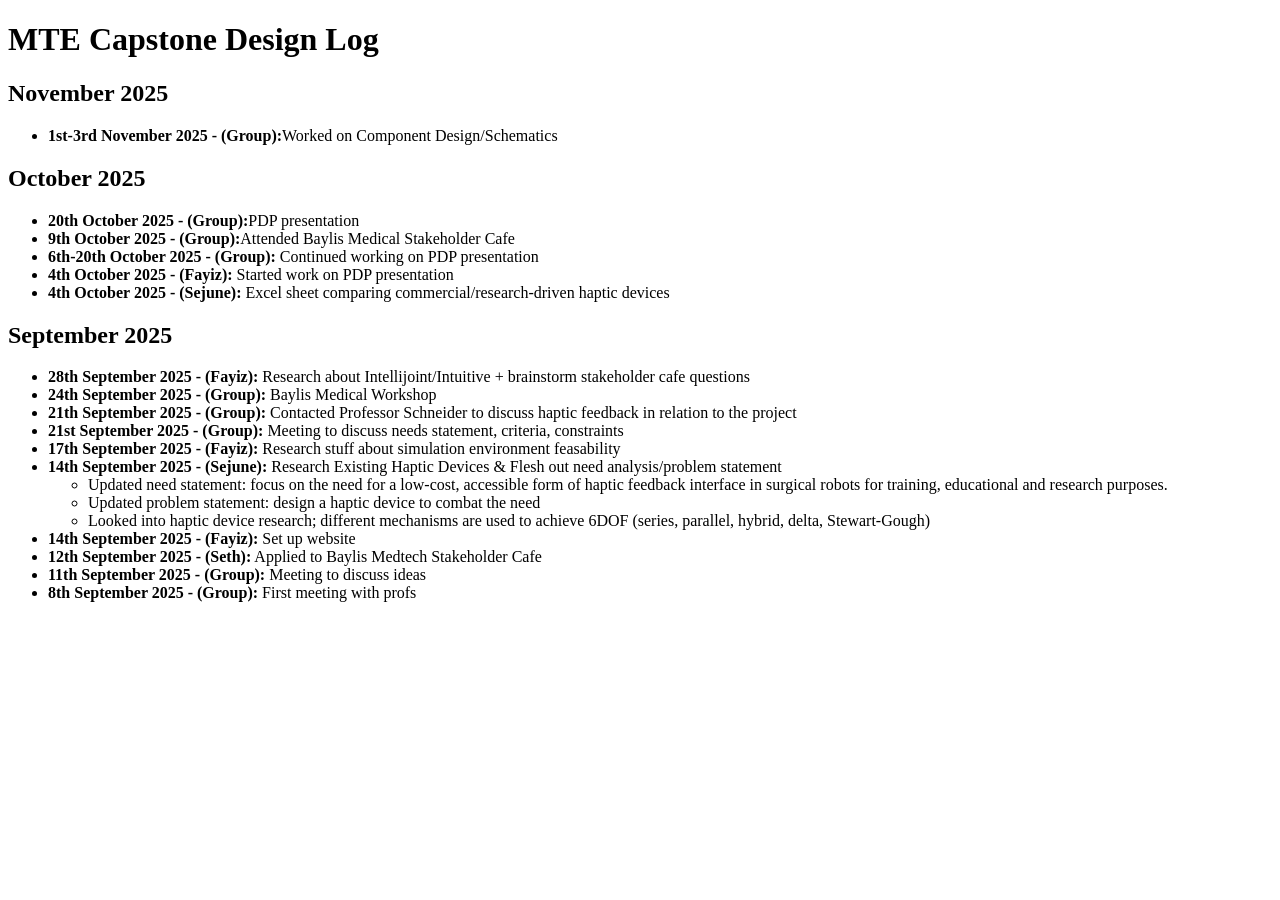
==== index.html @ 0341e767 "Update index.html" ====
<!DOCTYPE html>
<html lang="en">
<head>
    <meta charset="UTF-8">
    <meta name="viewport" content="width=device-width, initial-scale=1.0">
    <title>MTE Capstone Design Log</title>
    <link rel="stylesheet" href="style.css">
</head>
<body>
    <header>
        <h1>MTE Capstone Design Log</h1>
    </header>

    <main>
        <section class="log-entry">
            <h2> November 2025 </h2>
            <ul>
                <li><strong>1st-3rd November 2025 - (Group):</strong>Worked on Component Design/Schematics</li>
            </ul>
            <h2> October 2025 </h2>
            <ul>
                <li><strong>20th October 2025 - (Group):</strong>PDP presentation</li>
                <li><strong>9th October 2025 - (Group):</strong>Attended Baylis Medical Stakeholder Cafe</li>
                <li><strong>6th-20th October 2025 - (Group):</strong> Continued working on PDP presentation</li>
                <li><strong>4th October 2025 - (Fayiz):</strong> Started work on PDP presentation</li>
                <li><strong>4th October 2025 - (Sejune):</strong> Excel sheet comparing commercial/research-driven haptic devices</li>
            </ul>
            <h2>September 2025</h2>
            <ul>
                <li><strong>28th September 2025 - (Fayiz):</strong> Research about Intellijoint/Intuitive + brainstorm stakeholder cafe questions</li>
                <li><strong>24th September 2025 - (Group):</strong> Baylis Medical Workshop</li> 
                <li><strong>21th September 2025 - (Group):</strong> Contacted Professor Schneider to discuss haptic feedback in relation to the project</li>
                <li><strong>21st September 2025 - (Group):</strong> Meeting to discuss needs statement, criteria, constraints</li>
                <li><strong>17th September 2025 - (Fayiz):</strong> Research stuff about simulation environment feasability</li>
                <li><strong>14th September 2025 - (Sejune):</strong> Research Existing Haptic Devices & Flesh out need analysis/problem statement
                 <ul>
                    <li>Updated need statement: focus on the need for a low-cost, accessible form of haptic feedback interface in surgical robots for training, educational and research purposes.</li>
                    <li>Updated problem statement: design a haptic device to combat the need</li>
                    <li>Looked into haptic device research; different mechanisms are used to achieve 6DOF (series, parallel, hybrid, delta, Stewart-Gough)</li>
                  </ul>
                </li>
                <li><strong>14th September 2025 - (Fayiz):</strong> Set up website</li>
                <li><strong>12th September 2025 - (Seth):</strong> Applied to Baylis Medtech Stakeholder Cafe</li>
                <li><strong>11th September 2025 - (Group):</strong> Meeting to discuss ideas</li>
                <li><strong>8th September 2025 - (Group):</strong> First meeting with profs</li>
            </ul>
        </section>
    </main>
</body>
</html>
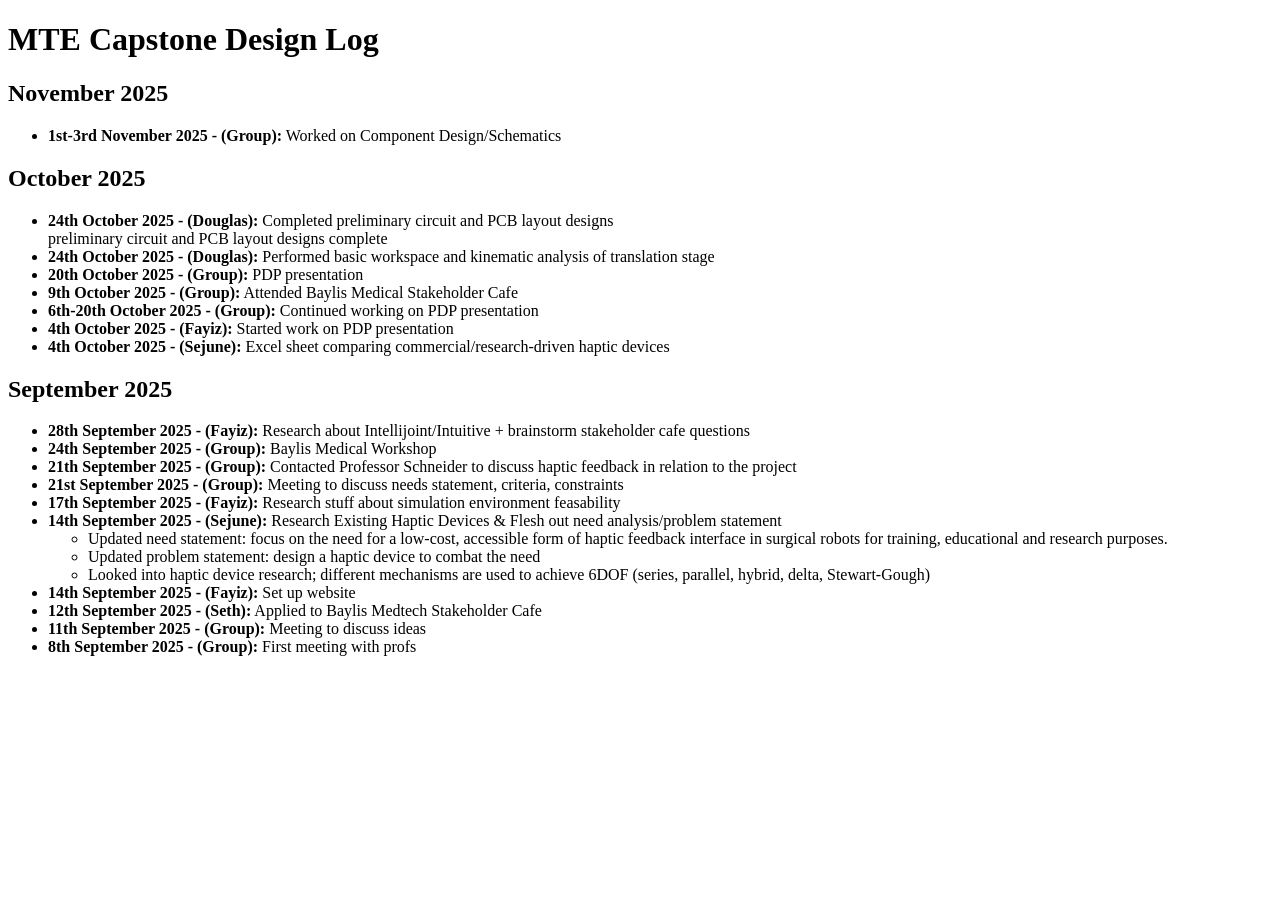
==== commit fec72b06: "Update index.html" ====
--- a/index.html
+++ b/index.html
@@ -15,12 +15,16 @@
         <section class="log-entry">
             <h2> November 2025 </h2>
             <ul>
-                <li><strong>1st-3rd November 2025 - (Group):</strong>Worked on Component Design/Schematics</li>
+                <li><strong>1st-3rd November 2025 - (Group):</strong> Worked on Component Design/Schematics</li>
             </ul>
             <h2> October 2025 </h2>
             <ul>
-                <li><strong>20th October 2025 - (Group):</strong>PDP presentation</li>
-                <li><strong>9th October 2025 - (Group):</strong>Attended Baylis Medical Stakeholder Cafe</li>
+                <li><strong>24th October 2025 - (Douglas):</strong> Completed preliminary circuit and PCB layout designs</li>
+
+                preliminary circuit and PCB layout designs complete
+                <li><strong>24th October 2025 - (Douglas):</strong> Performed basic workspace and kinematic analysis of translation stage</li>
+                <li><strong>20th October 2025 - (Group):</strong> PDP presentation</li>
+                <li><strong>9th October 2025 - (Group):</strong> Attended Baylis Medical Stakeholder Cafe</li>
                 <li><strong>6th-20th October 2025 - (Group):</strong> Continued working on PDP presentation</li>
                 <li><strong>4th October 2025 - (Fayiz):</strong> Started work on PDP presentation</li>
                 <li><strong>4th October 2025 - (Sejune):</strong> Excel sheet comparing commercial/research-driven haptic devices</li>
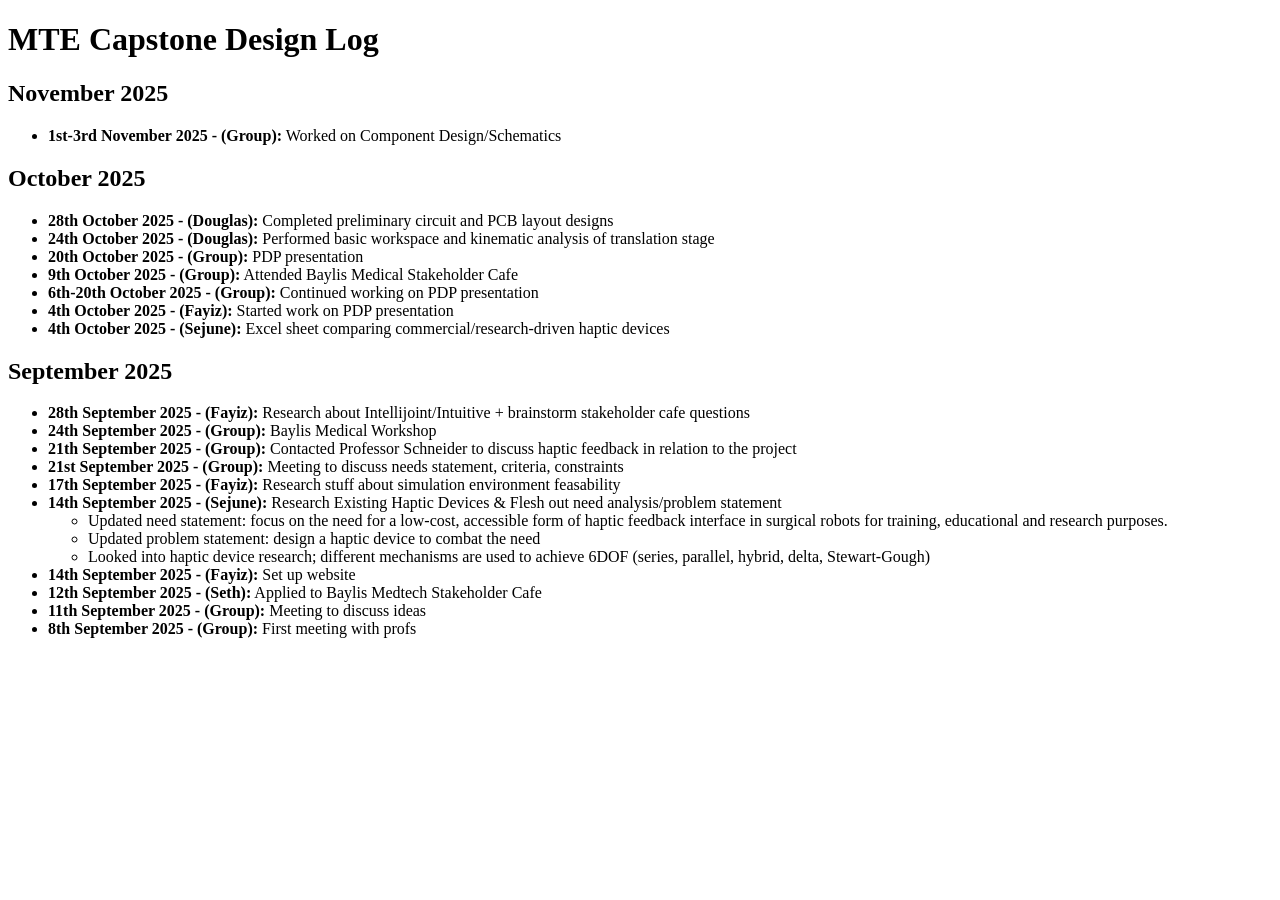
==== commit fdcdf15e: "Update index.html" ====
--- a/index.html
+++ b/index.html
@@ -19,9 +19,7 @@
             </ul>
             <h2> October 2025 </h2>
             <ul>
-                <li><strong>24th October 2025 - (Douglas):</strong> Completed preliminary circuit and PCB layout designs</li>
-
-                preliminary circuit and PCB layout designs complete
+                <li><strong>28th October 2025 - (Douglas):</strong> Completed preliminary circuit and PCB layout designs</li>
                 <li><strong>24th October 2025 - (Douglas):</strong> Performed basic workspace and kinematic analysis of translation stage</li>
                 <li><strong>20th October 2025 - (Group):</strong> PDP presentation</li>
                 <li><strong>9th October 2025 - (Group):</strong> Attended Baylis Medical Stakeholder Cafe</li>
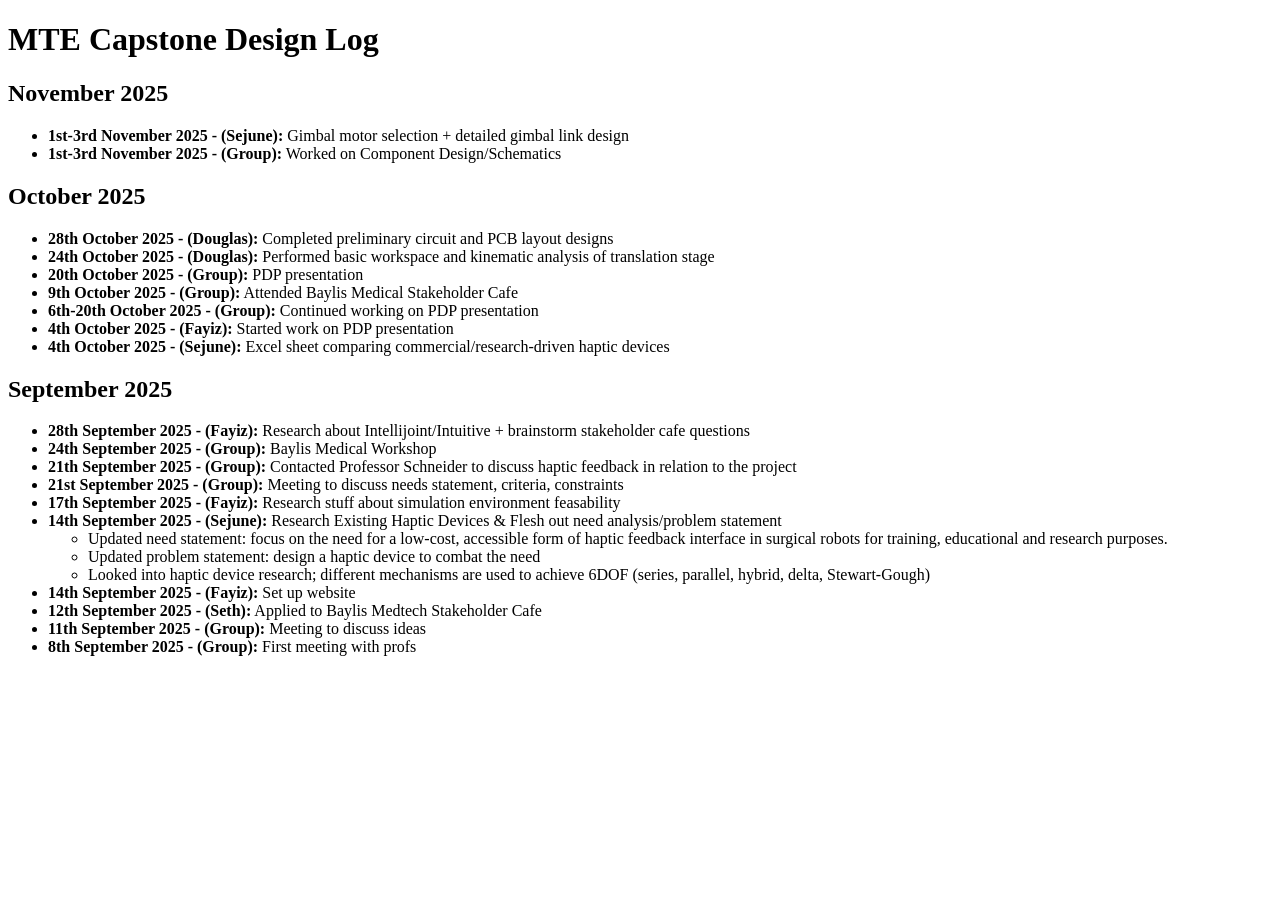
==== commit ee1099da: "Add log entry for November 2025 activities" ====
--- a/index.html
+++ b/index.html
@@ -15,6 +15,7 @@
         <section class="log-entry">
             <h2> November 2025 </h2>
             <ul>
+                <li><strong>1st-3rd November 2025 - (Sejune):</strong> Gimbal motor selection + detailed gimbal link design</li>
                 <li><strong>1st-3rd November 2025 - (Group):</strong> Worked on Component Design/Schematics</li>
             </ul>
             <h2> October 2025 </h2>
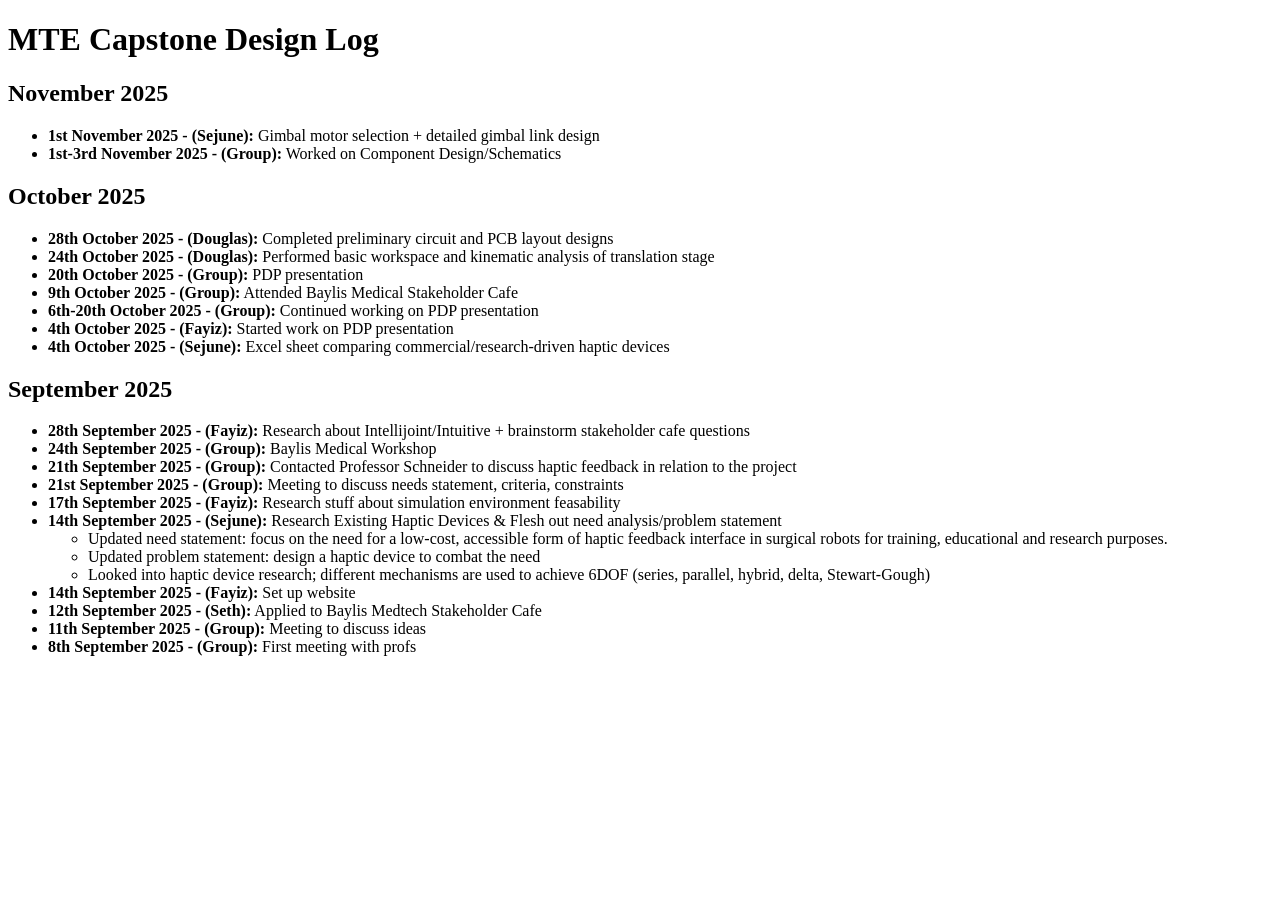
==== commit 35a8bcc6: "Fix date format in log entry for November 2025" ====
--- a/index.html
+++ b/index.html
@@ -15,7 +15,7 @@
         <section class="log-entry">
             <h2> November 2025 </h2>
             <ul>
-                <li><strong>1st-3rd November 2025 - (Sejune):</strong> Gimbal motor selection + detailed gimbal link design</li>
+                <li><strong>1st November 2025 - (Sejune):</strong> Gimbal motor selection + detailed gimbal link design</li>
                 <li><strong>1st-3rd November 2025 - (Group):</strong> Worked on Component Design/Schematics</li>
             </ul>
             <h2> October 2025 </h2>
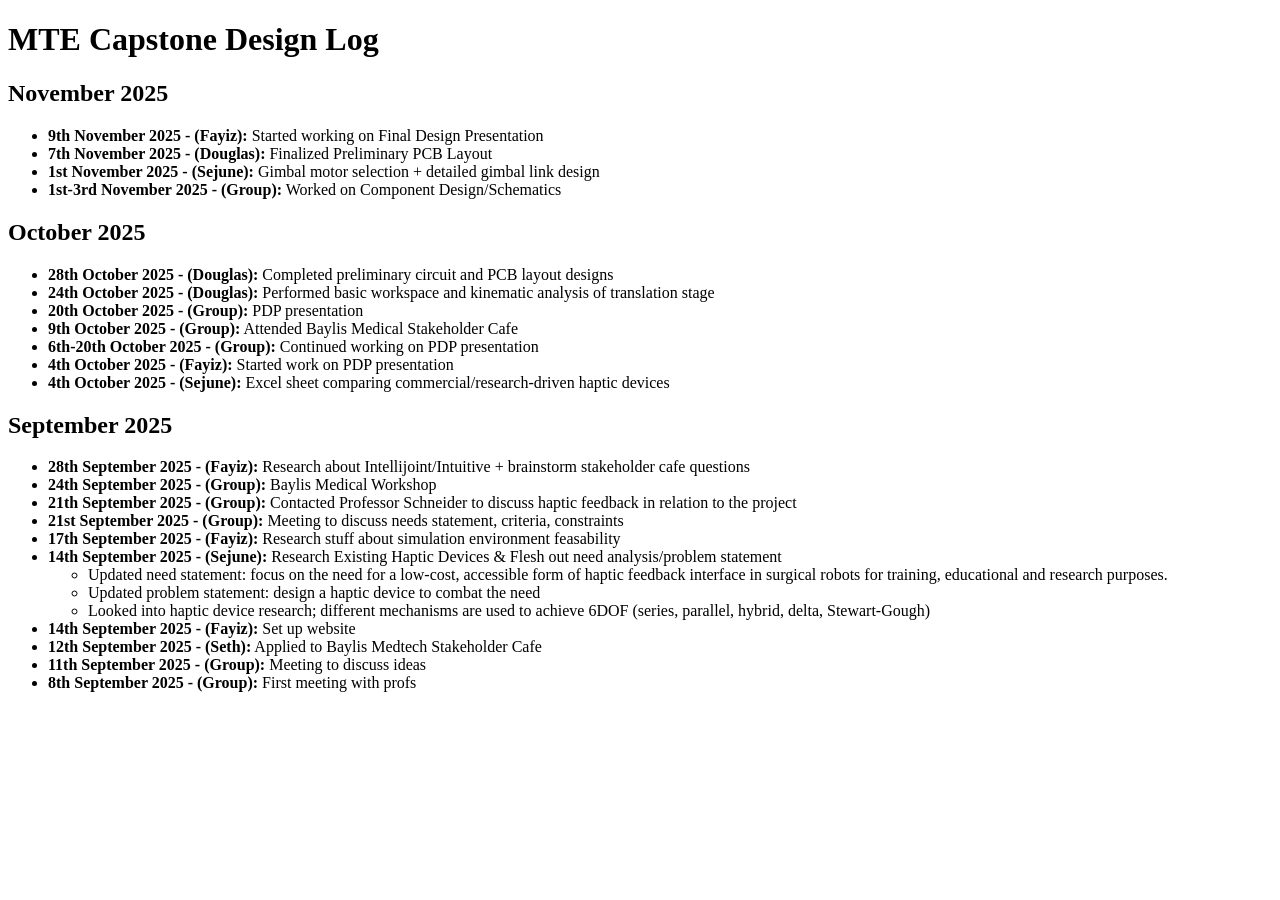
==== commit 0b502fbd: "Update index.html" ====
--- a/index.html
+++ b/index.html
@@ -15,6 +15,8 @@
         <section class="log-entry">
             <h2> November 2025 </h2>
             <ul>
+                <li><strong>9th November 2025 - (Fayiz):</strong> Started working on Final Design Presentation</li>
+                <li><strong>7th November 2025 - (Douglas):</strong> Finalized Preliminary PCB Layout</li>
                 <li><strong>1st November 2025 - (Sejune):</strong> Gimbal motor selection + detailed gimbal link design</li>
                 <li><strong>1st-3rd November 2025 - (Group):</strong> Worked on Component Design/Schematics</li>
             </ul>
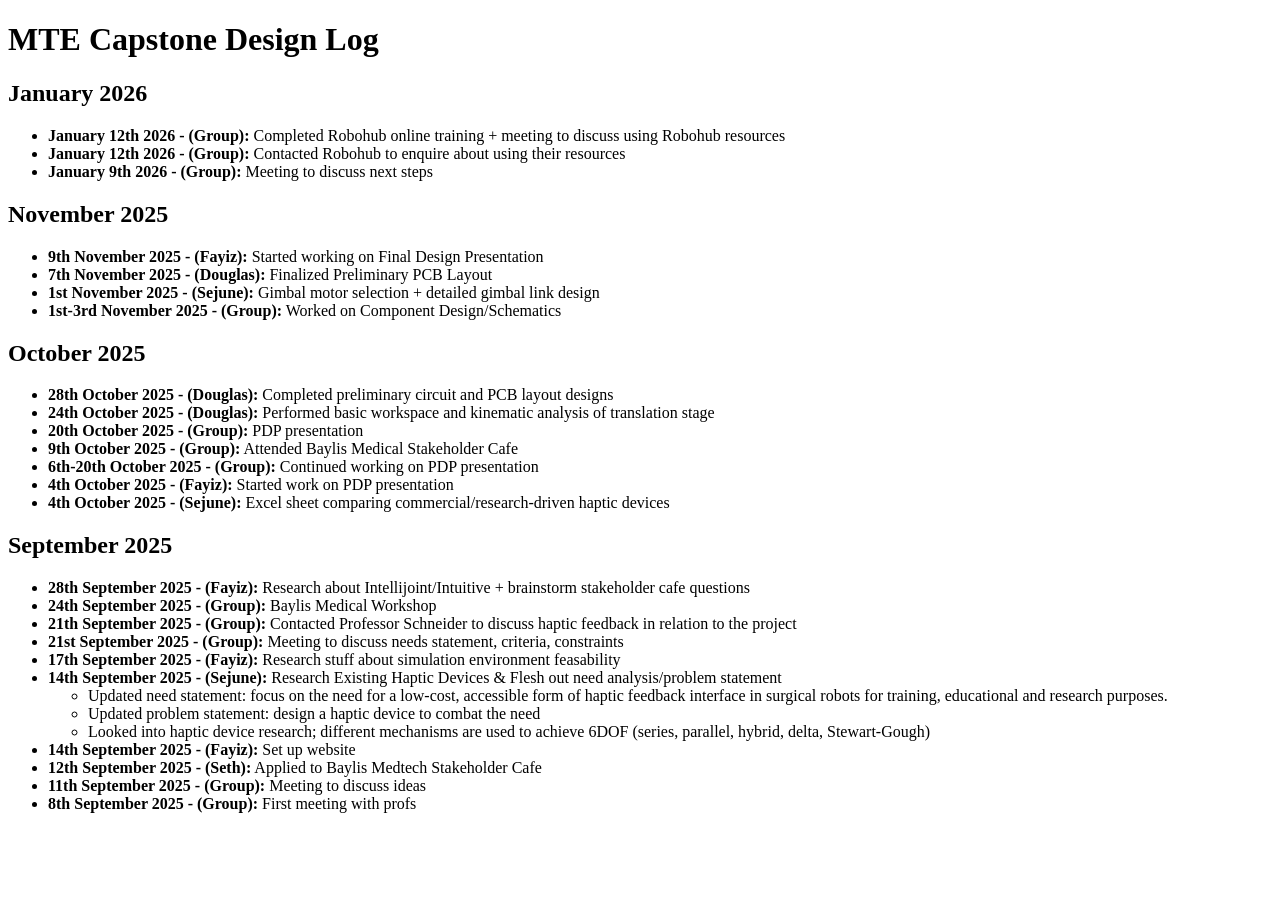
==== commit f7b51cf8: "Update index.html" ====
--- a/index.html
+++ b/index.html
@@ -13,6 +13,13 @@
 
     <main>
         <section class="log-entry">
+            <h2> January 2026 </h2>
+            <ul>
+                <li><strong>January 12th 2026 - (Group):</strong> Completed Robohub online training + meeting to discuss using Robohub resources</li>
+                <li><strong>January 12th 2026 - (Group):</strong> Contacted Robohub to enquire about using their resources</li>
+                <li><strong>January 9th 2026 - (Group):</strong> Meeting to discuss next steps</li>
+            </ul>
+            
             <h2> November 2025 </h2>
             <ul>
                 <li><strong>9th November 2025 - (Fayiz):</strong> Started working on Final Design Presentation</li>
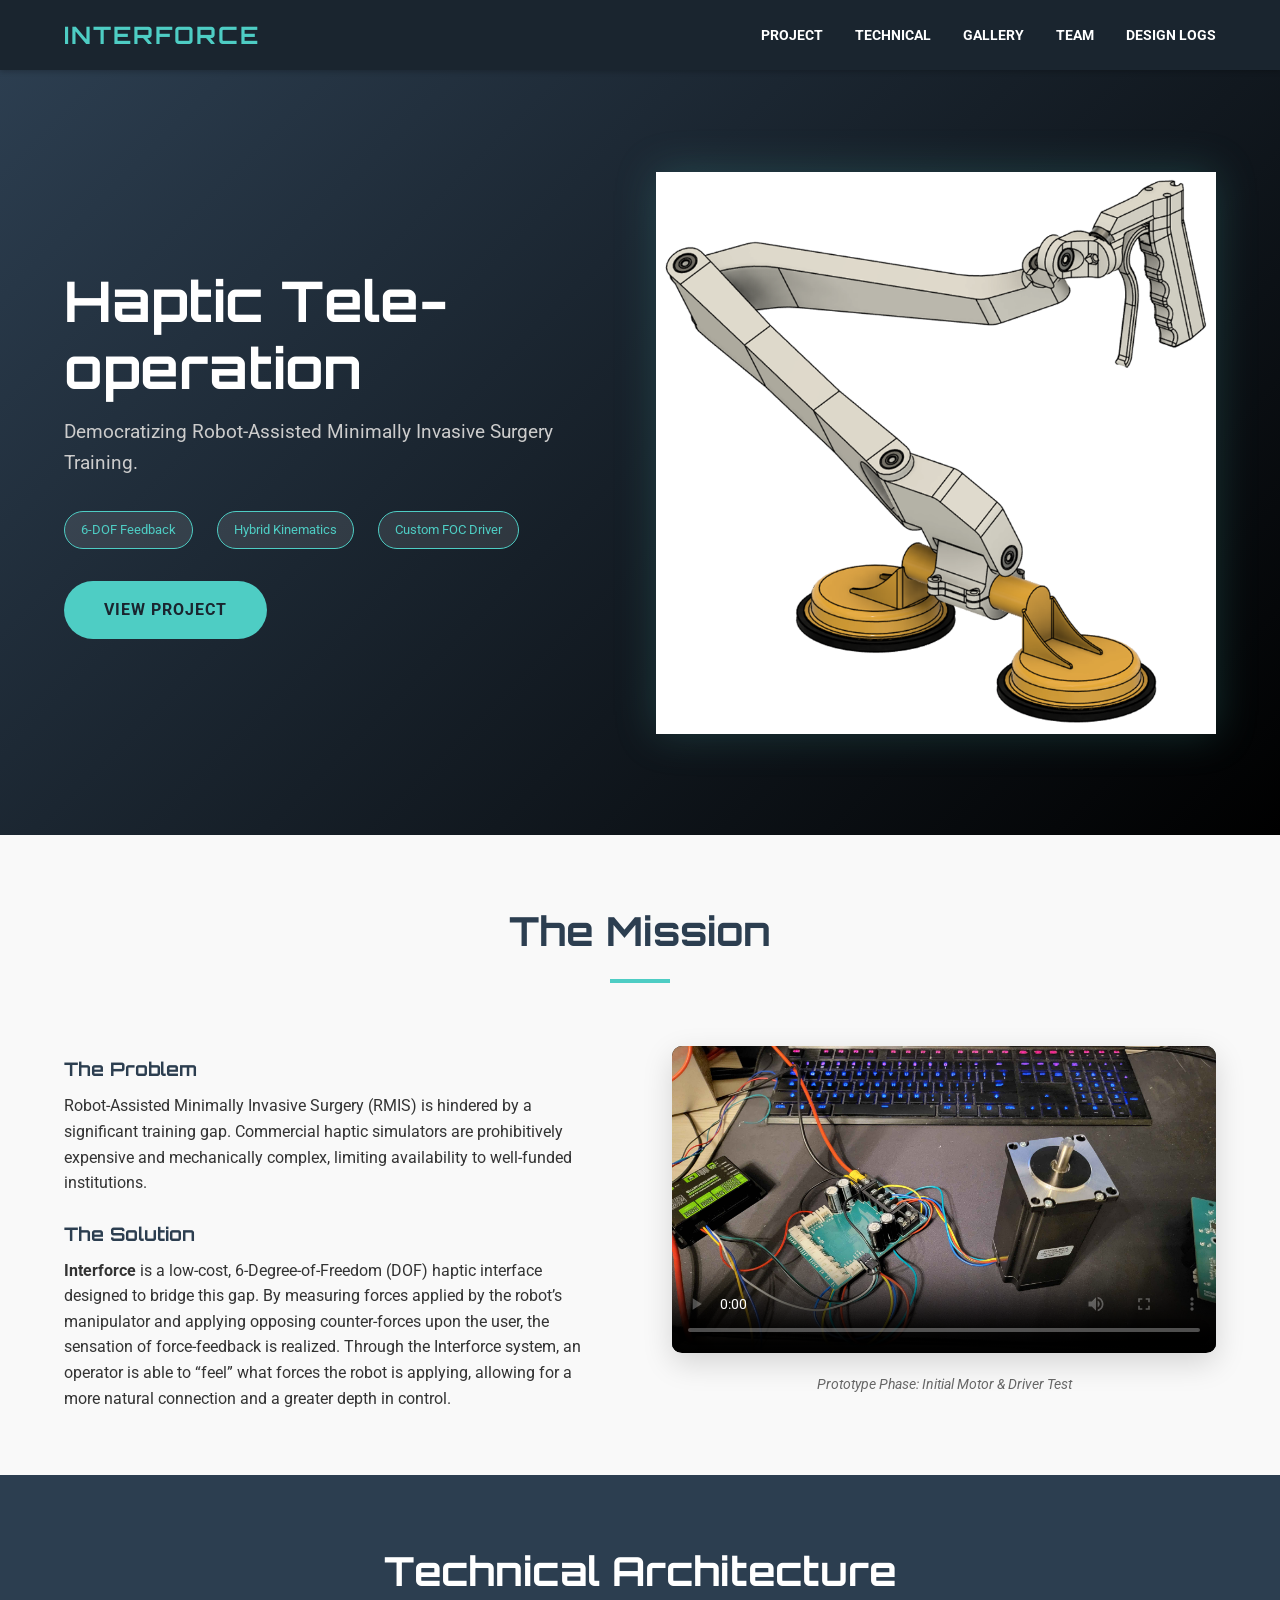
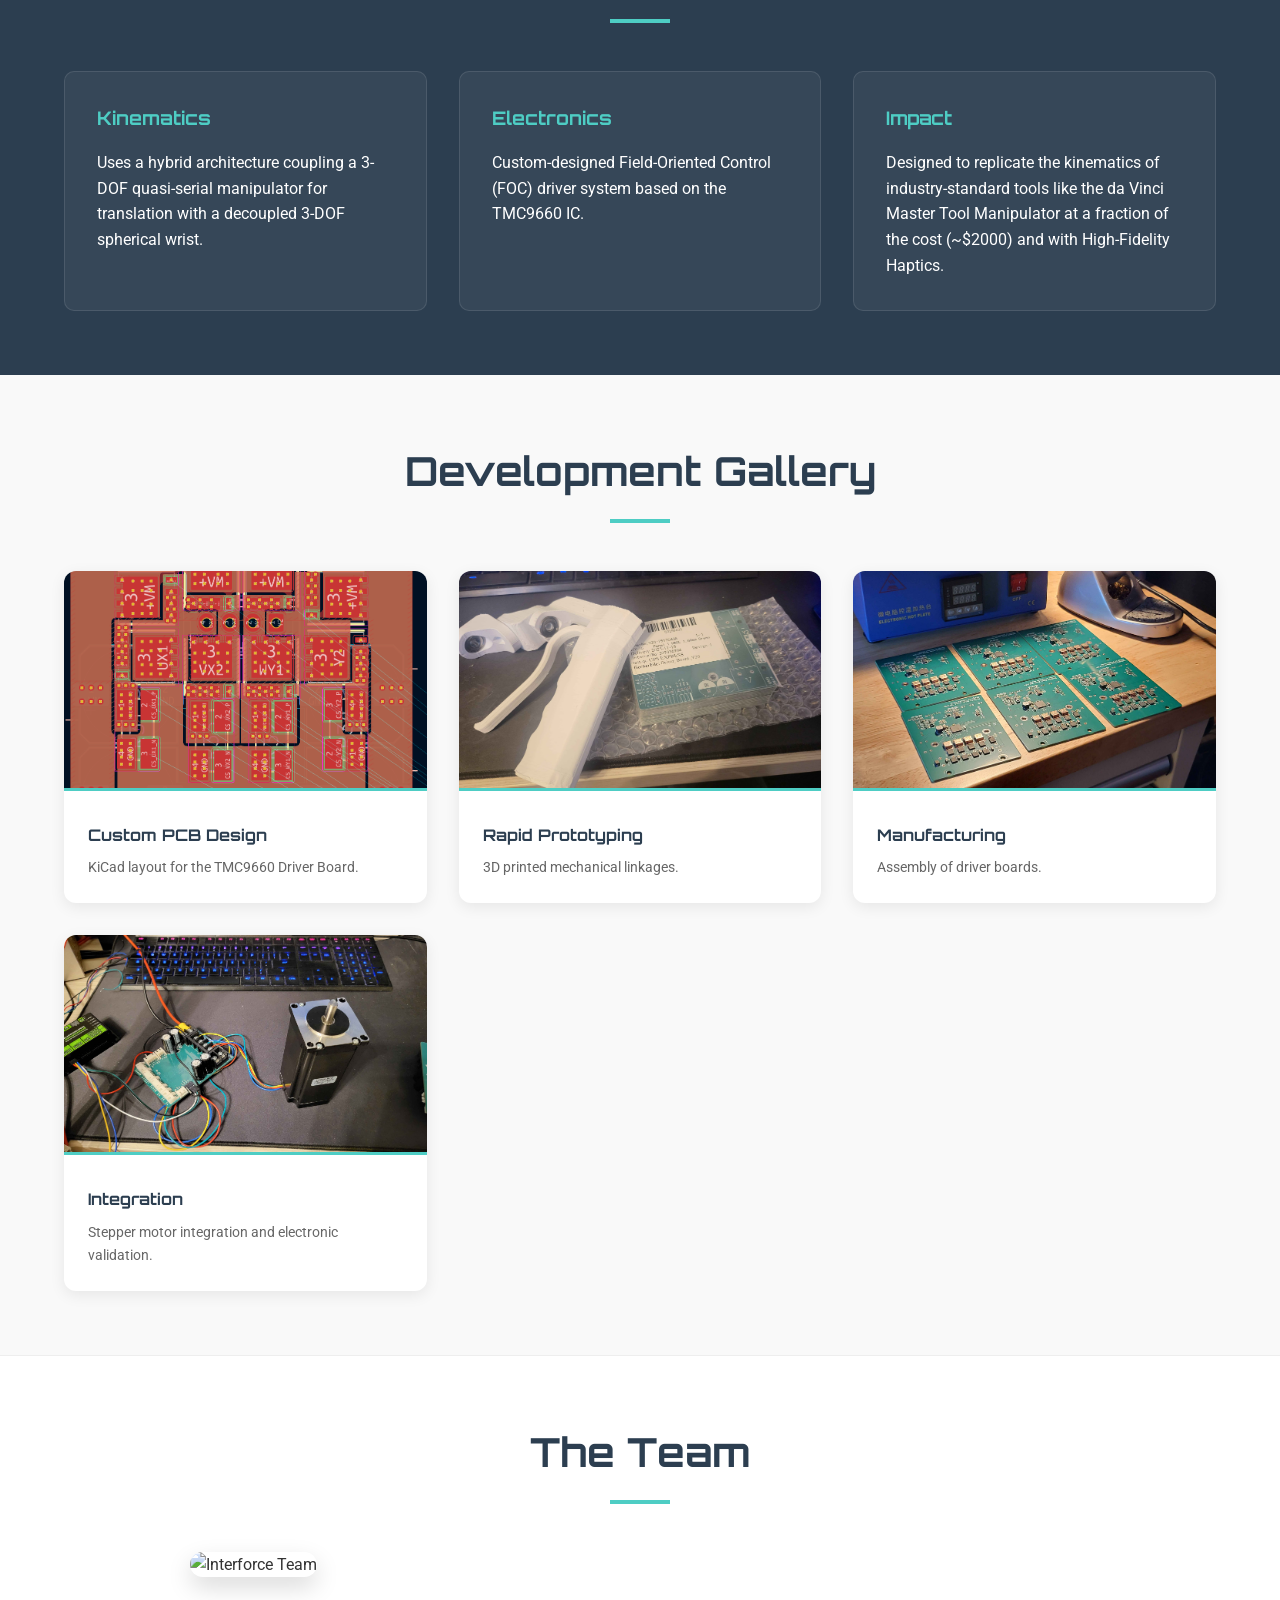
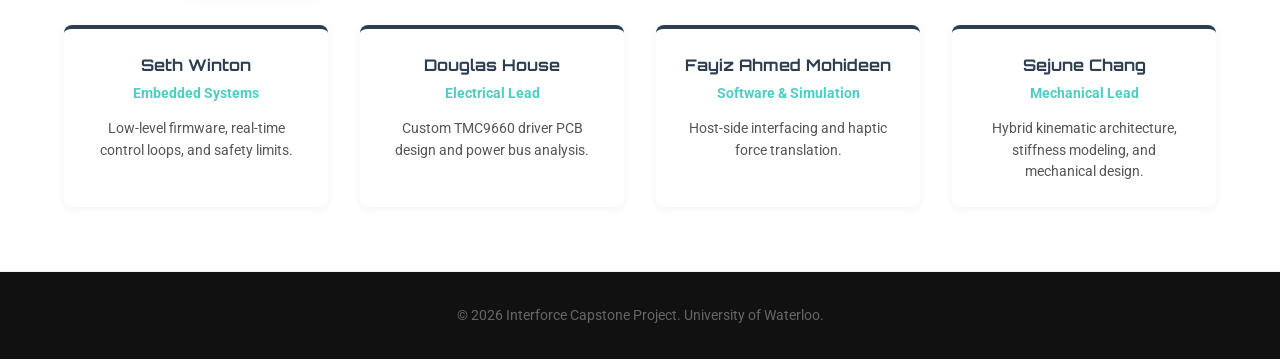
==== commit 1a8d5d53: "website revamp" ====
--- a/index.html
+++ b/index.html
@@ -3,60 +3,164 @@
 <head>
     <meta charset="UTF-8">
     <meta name="viewport" content="width=device-width, initial-scale=1.0">
-    <title>MTE Capstone Design Log</title>
+    <title>Interforce | MTE Capstone</title>
     <link rel="stylesheet" href="style.css">
+    <link href="https://fonts.googleapis.com/css2?family=Roboto:wght@300;400;700&family=Orbitron:wght@500;700&display=swap" rel="stylesheet">
 </head>
 <body>
-    <header>
-        <h1>MTE Capstone Design Log</h1>
+
+    <nav>
+        <div class="logo">INTERFORCE</div>
+        <ul class="nav-links">
+            <li><a href="#about" class="active">Project</a></li>
+            <li><a href="#specs">Technical</a></li>
+            <li><a href="#gallery">Gallery</a></li>
+            <li><a href="#team">Team</a></li>
+            <li><a href="logs.html" class="highlight-link">Design Logs</a></li>
+        </ul>
+    </nav>
+
+    <header id="hero">
+        <div class="hero-content">
+            <h1>Haptic Tele-operation</h1>
+            <p>Democratizing Robot-Assisted Minimally Invasive Surgery Training.</p>
+            <div class="hero-stats">
+                <span>6-DOF Feedback</span>
+                <span>Hybrid Kinematics</span>
+                <span>Custom FOC Driver</span>
+            </div>
+            <a href="#about" class="btn">View Project</a>
+        </div>
+        <div class="hero-image">
+            <img src="images/model.png" alt="Interforce CAD Model">
+        </div>
     </header>
 
-    <main>
-        <section class="log-entry">
-            <h2> January 2026 </h2>
-            <ul>
-                <li><strong>January 12th 2026 - (Group):</strong> Completed Robohub online training + meeting to discuss using Robohub resources</li>
-                <li><strong>January 12th 2026 - (Group):</strong> Contacted Robohub to enquire about using their resources</li>
-                <li><strong>January 9th 2026 - (Group):</strong> Meeting to discuss next steps</li>
-            </ul>
-            
-            <h2> November 2025 </h2>
-            <ul>
-                <li><strong>9th November 2025 - (Fayiz):</strong> Started working on Final Design Presentation</li>
-                <li><strong>7th November 2025 - (Douglas):</strong> Finalized Preliminary PCB Layout</li>
-                <li><strong>1st November 2025 - (Sejune):</strong> Gimbal motor selection + detailed gimbal link design</li>
-                <li><strong>1st-3rd November 2025 - (Group):</strong> Worked on Component Design/Schematics</li>
-            </ul>
-            <h2> October 2025 </h2>
-            <ul>
-                <li><strong>28th October 2025 - (Douglas):</strong> Completed preliminary circuit and PCB layout designs</li>
-                <li><strong>24th October 2025 - (Douglas):</strong> Performed basic workspace and kinematic analysis of translation stage</li>
-                <li><strong>20th October 2025 - (Group):</strong> PDP presentation</li>
-                <li><strong>9th October 2025 - (Group):</strong> Attended Baylis Medical Stakeholder Cafe</li>
-                <li><strong>6th-20th October 2025 - (Group):</strong> Continued working on PDP presentation</li>
-                <li><strong>4th October 2025 - (Fayiz):</strong> Started work on PDP presentation</li>
-                <li><strong>4th October 2025 - (Sejune):</strong> Excel sheet comparing commercial/research-driven haptic devices</li>
-            </ul>
-            <h2>September 2025</h2>
-            <ul>
-                <li><strong>28th September 2025 - (Fayiz):</strong> Research about Intellijoint/Intuitive + brainstorm stakeholder cafe questions</li>
-                <li><strong>24th September 2025 - (Group):</strong> Baylis Medical Workshop</li> 
-                <li><strong>21th September 2025 - (Group):</strong> Contacted Professor Schneider to discuss haptic feedback in relation to the project</li>
-                <li><strong>21st September 2025 - (Group):</strong> Meeting to discuss needs statement, criteria, constraints</li>
-                <li><strong>17th September 2025 - (Fayiz):</strong> Research stuff about simulation environment feasability</li>
-                <li><strong>14th September 2025 - (Sejune):</strong> Research Existing Haptic Devices & Flesh out need analysis/problem statement
-                 <ul>
-                    <li>Updated need statement: focus on the need for a low-cost, accessible form of haptic feedback interface in surgical robots for training, educational and research purposes.</li>
-                    <li>Updated problem statement: design a haptic device to combat the need</li>
-                    <li>Looked into haptic device research; different mechanisms are used to achieve 6DOF (series, parallel, hybrid, delta, Stewart-Gough)</li>
-                  </ul>
-                </li>
-                <li><strong>14th September 2025 - (Fayiz):</strong> Set up website</li>
-                <li><strong>12th September 2025 - (Seth):</strong> Applied to Baylis Medtech Stakeholder Cafe</li>
-                <li><strong>11th September 2025 - (Group):</strong> Meeting to discuss ideas</li>
-                <li><strong>8th September 2025 - (Group):</strong> First meeting with profs</li>
-            </ul>
-        </section>
-    </main>
+    <section id="about" class="container">
+        <div class="section-header">
+            <h2>The Mission</h2>
+            <div class="divider"></div>
+        </div>
+        <div class="about-grid">
+            <div class="text-block">
+                <h3>The Problem</h3>
+                <p>
+                    Robot-Assisted Minimally Invasive Surgery (RMIS) is hindered by a significant training gap. Commercial haptic simulators are prohibitively expensive and mechanically complex, limiting availability to well-funded institutions.
+                </p>
+                <h3>The Solution</h3>
+                <p>
+                    <strong>Interforce</strong> is a low-cost, 6-Degree-of-Freedom (DOF) haptic interface designed to bridge this gap. By measuring forces applied by the robot’s manipulator and applying opposing counter-forces upon the user, the sensation of force-feedback is realized. Through the Interforce system, an operator is able to “feel” what forces the robot is applying, allowing for a more natural connection and a greater depth in control.
+                </p>
+            </div>
+            <div class="video-block">
+                <video controls poster="images/20260116_195413.jpg">
+                    <source src="images/20251207_004640.mp4" type="video/mp4">
+                    Your browser does not support the video tag.
+                </video>
+                <p class="caption">Prototype Phase: Initial Motor & Driver Test</p>
+            </div>
+        </div>
+    </section>
+
+    <section id="specs" class="bg-dark">
+        <div class="container">
+            <div class="section-header">
+                <h2>Technical Architecture</h2>
+                <div class="divider accent"></div>
+            </div>
+            <div class="specs-grid">
+                <div class="spec-card">
+                    <h3>Kinematics</h3>
+                    <p>Uses a hybrid architecture coupling a 3-DOF quasi-serial manipulator for translation with a decoupled 3-DOF spherical wrist.</p>
+                </div>
+                <div class="spec-card">
+                    <h3>Electronics</h3>
+                    <p>Custom-designed Field-Oriented Control (FOC) driver system based on the TMC9660 IC.</p>
+                </div>
+                <div class="spec-card">
+                    <h3>Impact</h3>
+                    <p>Designed to replicate the kinematics of industry-standard tools like the da Vinci Master Tool Manipulator at a fraction of the cost (~$2000) and with High-Fidelity Haptics.</p>
+                </div>
+            </div>
+        </div>
+    </section>
+
+    <section id="gallery" class="container">
+        <div class="section-header">
+            <h2>Development Gallery</h2>
+            <div class="divider"></div>
+        </div>
+        <div class="gallery-grid">
+            <div class="card">
+                <img src="images/PCB.png" alt="PCB Design">
+                <div class="card-info">
+                    <h4>Custom PCB Design</h4>
+                    <p>KiCad layout for the TMC9660 Driver Board.</p>
+                </div>
+            </div>
+            <div class="card">
+                <img src="images/20251124_160514.jpg" alt="Mechanical Parts">
+                <div class="card-info">
+                    <h4>Rapid Prototyping</h4>
+                    <p>3D printed mechanical linkages.</p>
+                </div>
+            </div>
+            <div class="card">
+                <img src="images/20260103_040355.jpg" alt="Reflow Soldering">
+                <div class="card-info">
+                    <h4>Manufacturing</h4>
+                    <p>Assembly of driver boards.</p>
+                </div>
+            </div>
+            <div class="card">
+                <img src="images/20260116_195413.jpg" alt="Bench Testing">
+                <div class="card-info">
+                    <h4>Integration</h4>
+                    <p>Stepper motor integration and electronic validation.</p>
+                </div>
+            </div>
+        </div>
+    </section>
+
+    <section id="team" class="bg-light">
+        <div class="container">
+            <div class="section-header">
+                <h2>The Team</h2>
+                <div class="divider"></div>
+            </div>
+            <div class="team-wrapper">
+                <div class="team-photo-container">
+                    <img src="images/MTE_Group38_Interforce_Brochure_Photo.JPG" alt="Interforce Team" class="team-photo">
+                </div>
+                <div class="team-roles">
+                    <div class="role-card">
+                        <h4>Seth Winton</h4>
+                        <span>Embedded Systems</span>
+                        <p>Low-level firmware, real-time control loops, and safety limits.</p>
+                    </div>
+                    <div class="role-card">
+                        <h4>Douglas House</h4>
+                        <span>Electrical Lead</span>
+                        <p>Custom TMC9660 driver PCB design and power bus analysis.</p>
+                    </div>
+                    <div class="role-card">
+                        <h4>Fayiz Ahmed Mohideen</h4>
+                        <span>Software & Simulation</span>
+                        <p>Host-side interfacing and haptic force translation.</p>
+                    </div>
+                    <div class="role-card">
+                        <h4>Sejune Chang</h4>
+                        <span>Mechanical Lead</span>
+                        <p>Hybrid kinematic architecture, stiffness modeling, and mechanical design.</p>
+                    </div>
+                </div>
+            </div>
+        </div>
+    </section>
+
+    <footer>
+        <p>&copy; 2026 Interforce Capstone Project. University of Waterloo.</p>
+    </footer>
+
 </body>
-</html>
+</html>
--- a/style.css
+++ b/style.css
@@ -0,0 +1,284 @@
+/* General Reset */
+* {
+    margin: 0;
+    padding: 0;
+    box-sizing: border-box;
+    scroll-behavior: smooth;
+}
+
+body {
+    font-family: 'Roboto', sans-serif;
+    line-height: 1.6;
+    color: #333;
+    background-color: #f9f9f9;
+}
+
+/* Color Variables */
+:root {
+    --primary: #2c3e50; /* Dark Navy */
+    --accent: #4ECDC4; /* Medical Teal */
+    --light: #f4f7f6;
+    --dark: #1a252f;
+    --text-light: #ecf0f1;
+}
+
+/* Typography */
+h1, h2, h3, h4, .logo {
+    font-family: 'Orbitron', sans-serif;
+}
+
+a { text-decoration: none; color: inherit; }
+ul { list-style: none; }
+
+/* Navigation */
+nav {
+    display: flex;
+    justify-content: space-between;
+    align-items: center;
+    padding: 1rem 5%;
+    background-color: var(--dark);
+    color: white;
+    position: sticky;
+    top: 0;
+    z-index: 1000;
+    box-shadow: 0 2px 5px rgba(0,0,0,0.2);
+}
+
+.logo {
+    font-size: 1.5rem;
+    font-weight: bold;
+    color: var(--accent);
+    letter-spacing: 2px;
+}
+
+.nav-links { display: flex; gap: 2rem; }
+.nav-links a { transition: color 0.3s; font-size: 0.9rem; text-transform: uppercase; font-weight: bold; }
+.nav-links a:hover { color: var(--accent); }
+
+/* Hero Section */
+#hero {
+    display: flex;
+    align-items: center;
+    justify-content: space-between;
+    padding: 4rem 5%;
+    background: linear-gradient(135deg, #2c3e50 0%, #000000 100%);
+    color: white;
+    min-height: 85vh;
+}
+
+.hero-content { flex: 1; padding-right: 2rem; }
+.hero-content h1 { font-size: 3.5rem; line-height: 1.2; margin-bottom: 1rem; }
+.hero-content p { font-size: 1.2rem; margin-bottom: 2rem; color: #ccc; }
+
+.hero-stats {
+    display: flex;
+    gap: 1.5rem;
+    margin-bottom: 2rem;
+}
+.hero-stats span {
+    background: rgba(255,255,255,0.1);
+    padding: 0.5rem 1rem;
+    border-radius: 20px;
+    font-size: 0.8rem;
+    border: 1px solid var(--accent);
+    color: var(--accent);
+}
+
+.btn {
+    display: inline-block;
+    padding: 1rem 2.5rem;
+    background-color: var(--accent);
+    color: var(--dark);
+    font-weight: bold;
+    border-radius: 50px;
+    transition: all 0.3s;
+    text-transform: uppercase;
+    letter-spacing: 1px;
+}
+.btn:hover { background-color: #3cbdb4; transform: translateY(-2px); }
+
+.hero-image { flex: 1; display: flex; justify-content: center; }
+.hero-image img {
+    max-width: 100%;    
+    height: auto;          
+    transform: none;       
+    filter: drop-shadow(0 0 20px rgba(78, 205, 196, 0.2));
+}
+
+/* Sections General */
+.container { padding: 4rem 5%; max-width: 1300px; margin: 0 auto; }
+.section-header { text-align: center; margin-bottom: 3rem; }
+.section-header h2 { font-size: 2.5rem; color: var(--primary); }
+.divider { width: 60px; height: 4px; background: var(--accent); margin: 1rem auto 0; }
+.divider.accent { background: var(--accent); }
+
+.bg-light { background-color: #fff; border-top: 1px solid #eee; border-bottom: 1px solid #eee; }
+.bg-dark { background-color: var(--primary); color: white; }
+.bg-dark h2 { color: white; }
+
+/* About & Video */
+.about-grid {
+    display: grid;
+    grid-template-columns: 1fr 1fr;
+    gap: 4rem;
+    align-items: center;
+}
+.text-block h3 { color: var(--primary); margin-bottom: 0.5rem; margin-top: 1.5rem; }
+.video-block video {
+    width: 100%;
+    border-radius: 10px;
+    box-shadow: 0 10px 30px rgba(0,0,0,0.15);
+    background: #000;
+}
+.caption { text-align: center; font-size: 0.9rem; color: #666; margin-top: 0.8rem; font-style: italic; }
+
+/* Technical Specs */
+.specs-grid {
+    display: grid;
+    grid-template-columns: repeat(auto-fit, minmax(300px, 1fr));
+    gap: 2rem;
+}
+.spec-card {
+    background: rgba(255,255,255,0.05);
+    padding: 2rem;
+    border-radius: 10px;
+    border: 1px solid rgba(255,255,255,0.1);
+}
+.spec-card h3 { color: var(--accent); margin-bottom: 1rem; }
+.spec-card ul { margin-top: 1rem; list-style: disc; margin-left: 1.2rem; }
+.spec-card li { margin-bottom: 0.5rem; color: #ccc; }
+
+/* Gallery */
+.gallery-grid {
+    display: grid;
+    grid-template-columns: repeat(auto-fit, minmax(280px, 1fr));
+    gap: 2rem;
+}
+.card {
+    background: white;
+    border-radius: 12px;
+    overflow: hidden;
+    box-shadow: 0 4px 15px rgba(0,0,0,0.08);
+    transition: transform 0.3s;
+}
+.card:hover { transform: translateY(-5px); }
+.card img { width: 100%; height: 220px; object-fit: cover; border-bottom: 3px solid var(--accent); }
+.card-info { padding: 1.5rem; }
+.card-info h4 { color: var(--primary); margin-bottom: 0.5rem; }
+.card-info p { font-size: 0.9rem; color: #666; }
+
+/* Team */
+.team-wrapper {
+    display: flex;
+    flex-direction: column;
+    align-items: center;
+    gap: 3rem;
+}
+.team-photo-container {
+    width: 100%;
+    max-width: 900px;
+}
+.team-photo {
+    width: 100%;
+    border-radius: 15px;
+    box-shadow: 0 10px 25px rgba(0,0,0,0.15);
+}
+.team-roles {
+    display: flex;
+    flex-wrap: wrap;
+    justify-content: center;
+    gap: 2rem;
+    width: 100%;
+}
+.role-card {
+    background: white;
+    padding: 1.5rem;
+    border-radius: 8px;
+    box-shadow: 0 2px 10px rgba(0,0,0,0.05);
+    text-align: center;
+    flex: 1;
+    min-width: 250px;
+    max-width: 300px;
+    border-top: 4px solid var(--primary);
+}
+.role-card h4 { color: var(--primary); margin-bottom: 0.2rem; }
+.role-card span { color: var(--accent); font-weight: bold; font-size: 0.9rem; display: block; margin-bottom: 0.8rem; }
+.role-card p { font-size: 0.85rem; color: #555; }
+
+/* Logs Timeline */
+.timeline {
+    border-left: 3px solid #ddd;
+    padding-left: 2rem;
+    margin-left: 1rem;
+    position: relative;
+}
+.timeline-month { margin-bottom: 3rem; }
+.timeline-month h3 {
+    margin-bottom: 1.5rem;
+    color: var(--primary);
+    text-transform: uppercase;
+    letter-spacing: 1px;
+    background: #fff;
+    display: inline-block;
+    padding: 0.2rem 1rem 0.2rem 0;
+}
+.entry {
+    margin-bottom: 2rem;
+    position: relative;
+}
+.entry::before {
+    content: '';
+    position: absolute;
+    left: -2.6rem;
+    top: 5px;
+    width: 14px;
+    height: 14px;
+    background: var(--accent);
+    border: 3px solid #fff;
+    border-radius: 50%;
+    box-shadow: 0 0 0 1px #ddd;
+}
+.entry .date {
+    display: block;
+    font-size: 0.8rem;
+    color: #888;
+    margin-bottom: 0.3rem;
+    font-weight: bold;
+    text-transform: uppercase;
+}
+.entry .content {
+    background: white;
+    padding: 1.2rem;
+    border-radius: 8px;
+    box-shadow: 0 2px 8px rgba(0,0,0,0.05);
+    border-left: 4px solid var(--accent);
+}
+.sub-list {
+    margin-top: 0.8rem;
+    list-style: circle;
+    margin-left: 1.5rem;
+    font-size: 0.9rem;
+    color: #555;
+    background: #f9f9f9;
+    padding: 0.5rem;
+    border-radius: 4px;
+}
+
+/* Footer */
+footer {
+    text-align: center;
+    padding: 2rem;
+    background: #111;
+    color: #666;
+    font-size: 0.9rem;
+}
+
+/* Mobile Responsive */
+@media (max-width: 768px) {
+    .nav-links { display: none; } 
+    #hero { flex-direction: column-reverse; text-align: center; padding-top: 6rem;}
+    .hero-content { padding-right: 0; }
+    .hero-image img { transform: translateX(0); max-width: 100%; margin-bottom: 2rem; }
+    .about-grid { grid-template-columns: 1fr; }
+    .hero-stats { justify-content: center; }
+}
